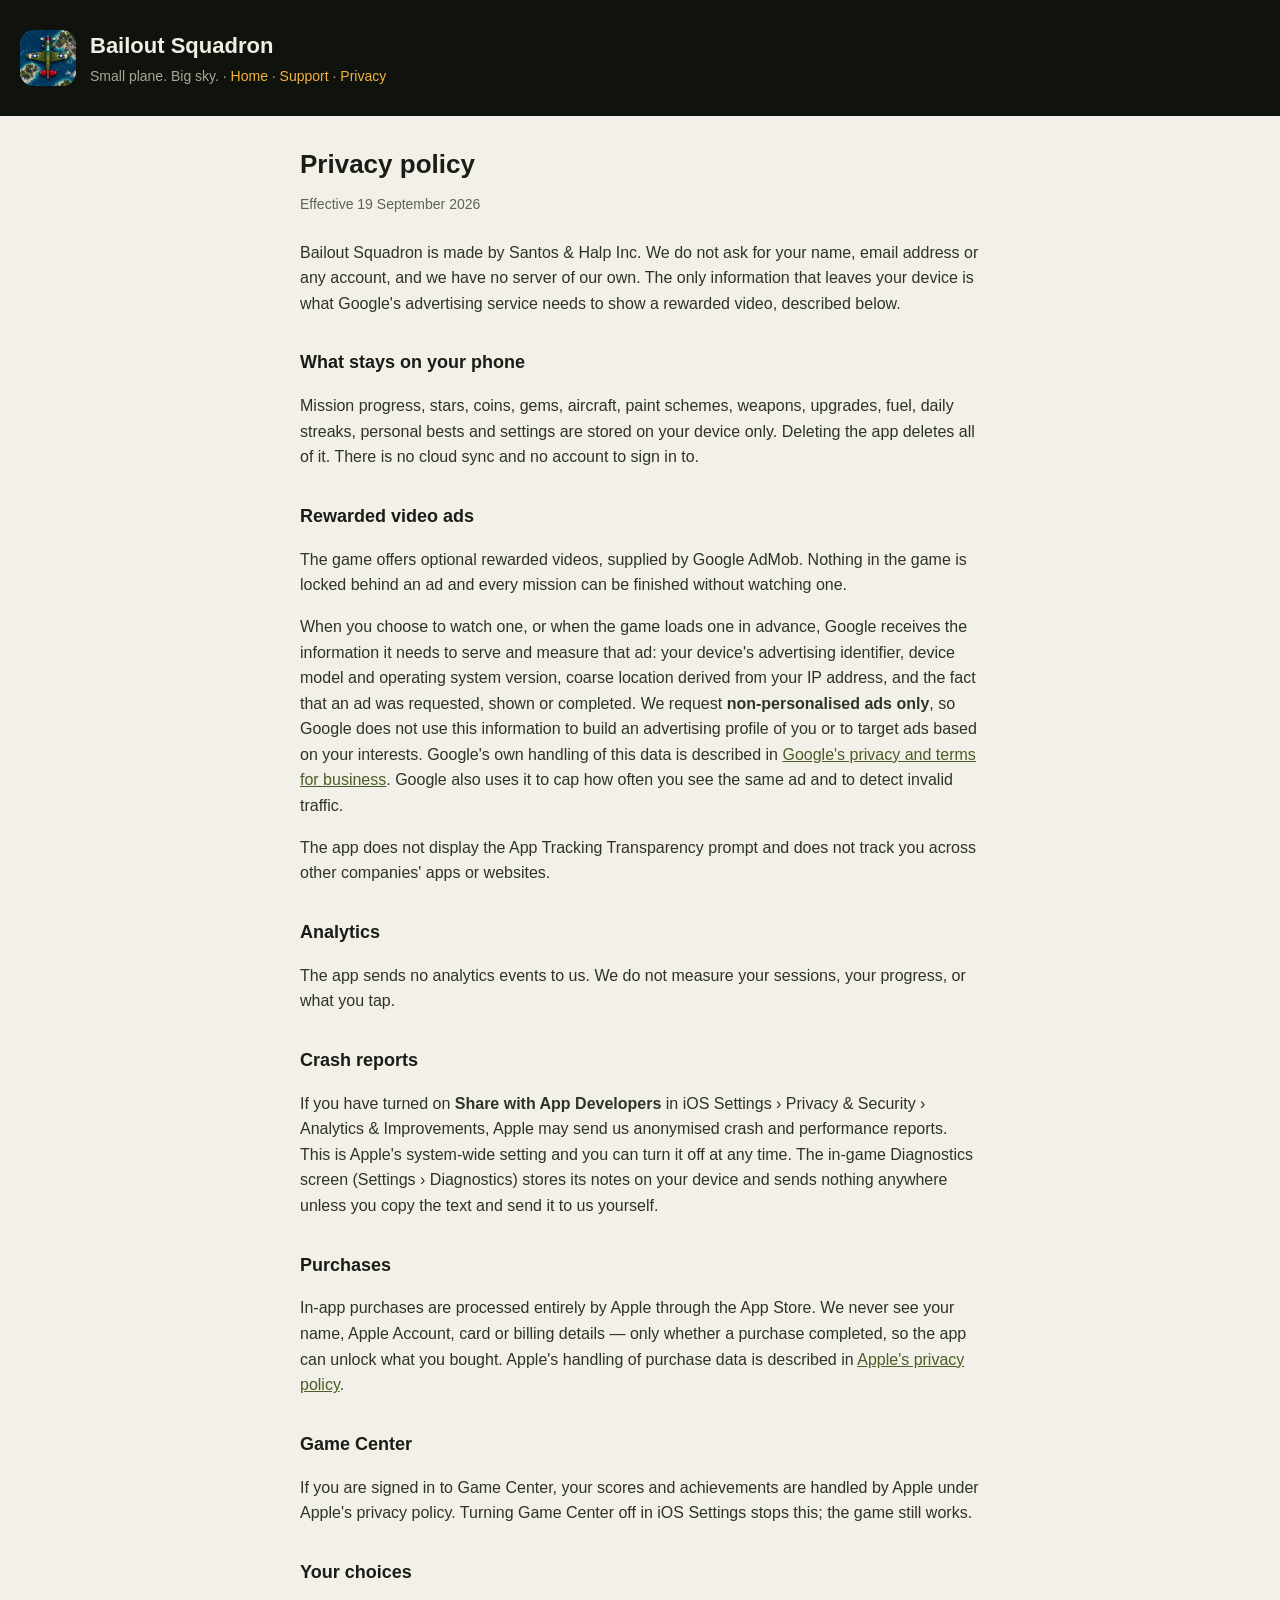
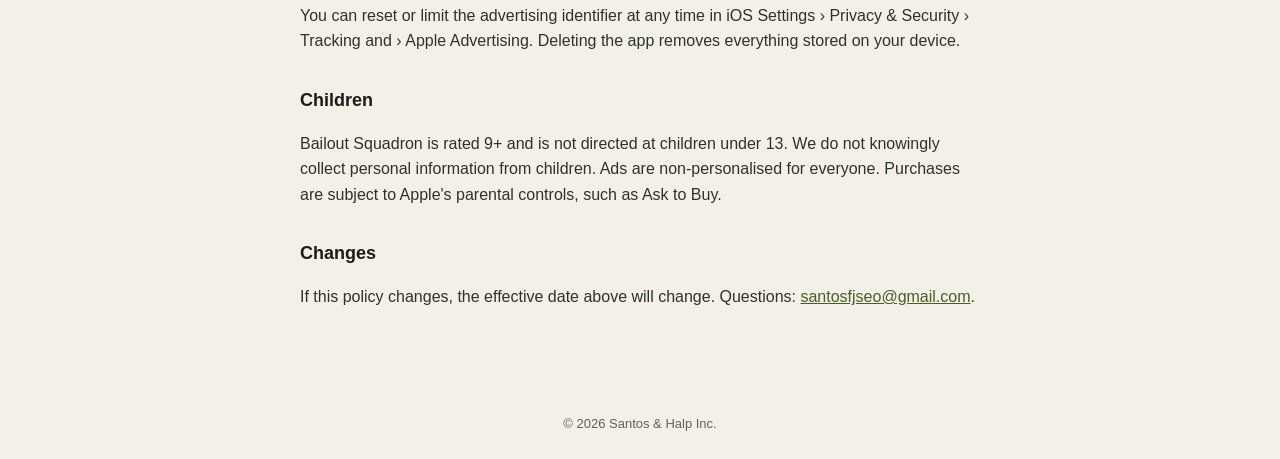
==== privacy.html @ dc87000c "Bailout Squadron support and privacy pages" ====
<!doctype html><html lang="en"><head><meta charset="utf-8"><meta name="viewport" content="width=device-width,initial-scale=1"><link rel="stylesheet" href="style.css"><link rel="icon" href="icon.png"><title>Privacy policy · Bailout Squadron</title></head><body>
<header><div class="wrap"><img src="icon.png" alt=""><div><h1>Bailout Squadron</h1><p>Small plane. Big sky. · <a href="index.html">Home</a> · <a href="support.html">Support</a> · <a href="privacy.html">Privacy</a></p></div></div></header><main><h2>Privacy policy</h2><p class="updated">Effective 19 September 2026</p>
<p>Bailout Squadron is made by Santos &amp; Halp Inc. We do not ask for your name, email address or any account, and we have no server of our own. The only information that leaves your device is what Google's advertising service needs to show a rewarded video, described below.</p>
<h3>What stays on your phone</h3>
<p>Mission progress, stars, coins, gems, aircraft, paint schemes, weapons, upgrades, fuel, daily streaks, personal bests and settings are stored on your device only. Deleting the app deletes all of it. There is no cloud sync and no account to sign in to.</p>
<h3>Rewarded video ads</h3>
<p>The game offers optional rewarded videos, supplied by Google AdMob. Nothing in the game is locked behind an ad and every mission can be finished without watching one.</p>
<p>When you choose to watch one, or when the game loads one in advance, Google receives the information it needs to serve and measure that ad: your device's advertising identifier, device model and operating system version, coarse location derived from your IP address, and the fact that an ad was requested, shown or completed. We request <strong>non-personalised ads only</strong>, so Google does not use this information to build an advertising profile of you or to target ads based on your interests. Google's own handling of this data is described in <a href="https://business.safety.google/privacy/">Google's privacy and terms for business</a>. Google also uses it to cap how often you see the same ad and to detect invalid traffic.</p>
<p>The app does not display the App Tracking Transparency prompt and does not track you across other companies' apps or websites.</p>
<h3>Analytics</h3>
<p>The app sends no analytics events to us. We do not measure your sessions, your progress, or what you tap.</p>
<h3>Crash reports</h3>
<p>If you have turned on <strong>Share with App Developers</strong> in iOS Settings &rsaquo; Privacy &amp; Security &rsaquo; Analytics &amp; Improvements, Apple may send us anonymised crash and performance reports. This is Apple's system-wide setting and you can turn it off at any time. The in-game Diagnostics screen (Settings &rsaquo; Diagnostics) stores its notes on your device and sends nothing anywhere unless you copy the text and send it to us yourself.</p>
<h3>Purchases</h3>
<p>In-app purchases are processed entirely by Apple through the App Store. We never see your name, Apple Account, card or billing details &mdash; only whether a purchase completed, so the app can unlock what you bought. Apple's handling of purchase data is described in <a href="https://www.apple.com/legal/privacy/">Apple's privacy policy</a>.</p>
<h3>Game Center</h3>
<p>If you are signed in to Game Center, your scores and achievements are handled by Apple under Apple's privacy policy. Turning Game Center off in iOS Settings stops this; the game still works.</p>
<h3>Your choices</h3>
<p>You can reset or limit the advertising identifier at any time in iOS Settings &rsaquo; Privacy &amp; Security &rsaquo; Tracking and &rsaquo; Apple Advertising. Deleting the app removes everything stored on your device.</p>
<h3>Children</h3>
<p>Bailout Squadron is rated 9+ and is not directed at children under 13. We do not knowingly collect personal information from children. Ads are non-personalised for everyone. Purchases are subject to Apple's parental controls, such as Ask to Buy.</p>
<h3>Changes</h3>
<p>If this policy changes, the effective date above will change. Questions: <a href="mailto:santosfjseo@gmail.com">santosfjseo@gmail.com</a>.</p>
</main><footer>© 2026 Santos &amp; Halp Inc.</footer></body></html>
---- style.css ----
:root{--bg:#F2F0E9;--card:#fff;--ink:#1A1D16;--dim:#5E6354;--line:#DBD8CB;--olive:#4A5D23;--sky:#F2B33D;--night:#10130D}
*{box-sizing:border-box}body{margin:0;background:var(--bg);color:var(--ink);font:16px/1.6 -apple-system,BlinkMacSystemFont,"Segoe UI",Helvetica,Arial,sans-serif}
header{background:var(--night);color:#F1EFE4;padding:28px 20px}header .wrap{display:flex;align-items:center;gap:14px}
header img{width:56px;height:56px;border-radius:14px}header h1{font-size:22px;margin:0}header p{margin:2px 0 0;color:#A5A893;font-size:14px}
header a{color:var(--sky);text-decoration:none}
main{max-width:720px;margin:0 auto;padding:28px 20px 64px}h2{font-size:26px;margin:0 0 8px}h3{font-size:18px;margin:32px 0 6px}
.updated{color:var(--dim);font-size:14px;margin:0 0 24px}p,li{color:#2E3327}table{border-collapse:collapse;width:100%;font-size:15px}
td,th{text-align:left;padding:10px 8px;border-bottom:1px solid var(--line);vertical-align:top}th{color:var(--dim);font-weight:600;font-size:13px}
a{color:var(--olive)}.card{background:var(--card);border:1px solid var(--line);border-radius:14px;padding:18px 20px;margin:16px 0}
footer{color:var(--dim);font-size:13px;text-align:center;padding:24px}
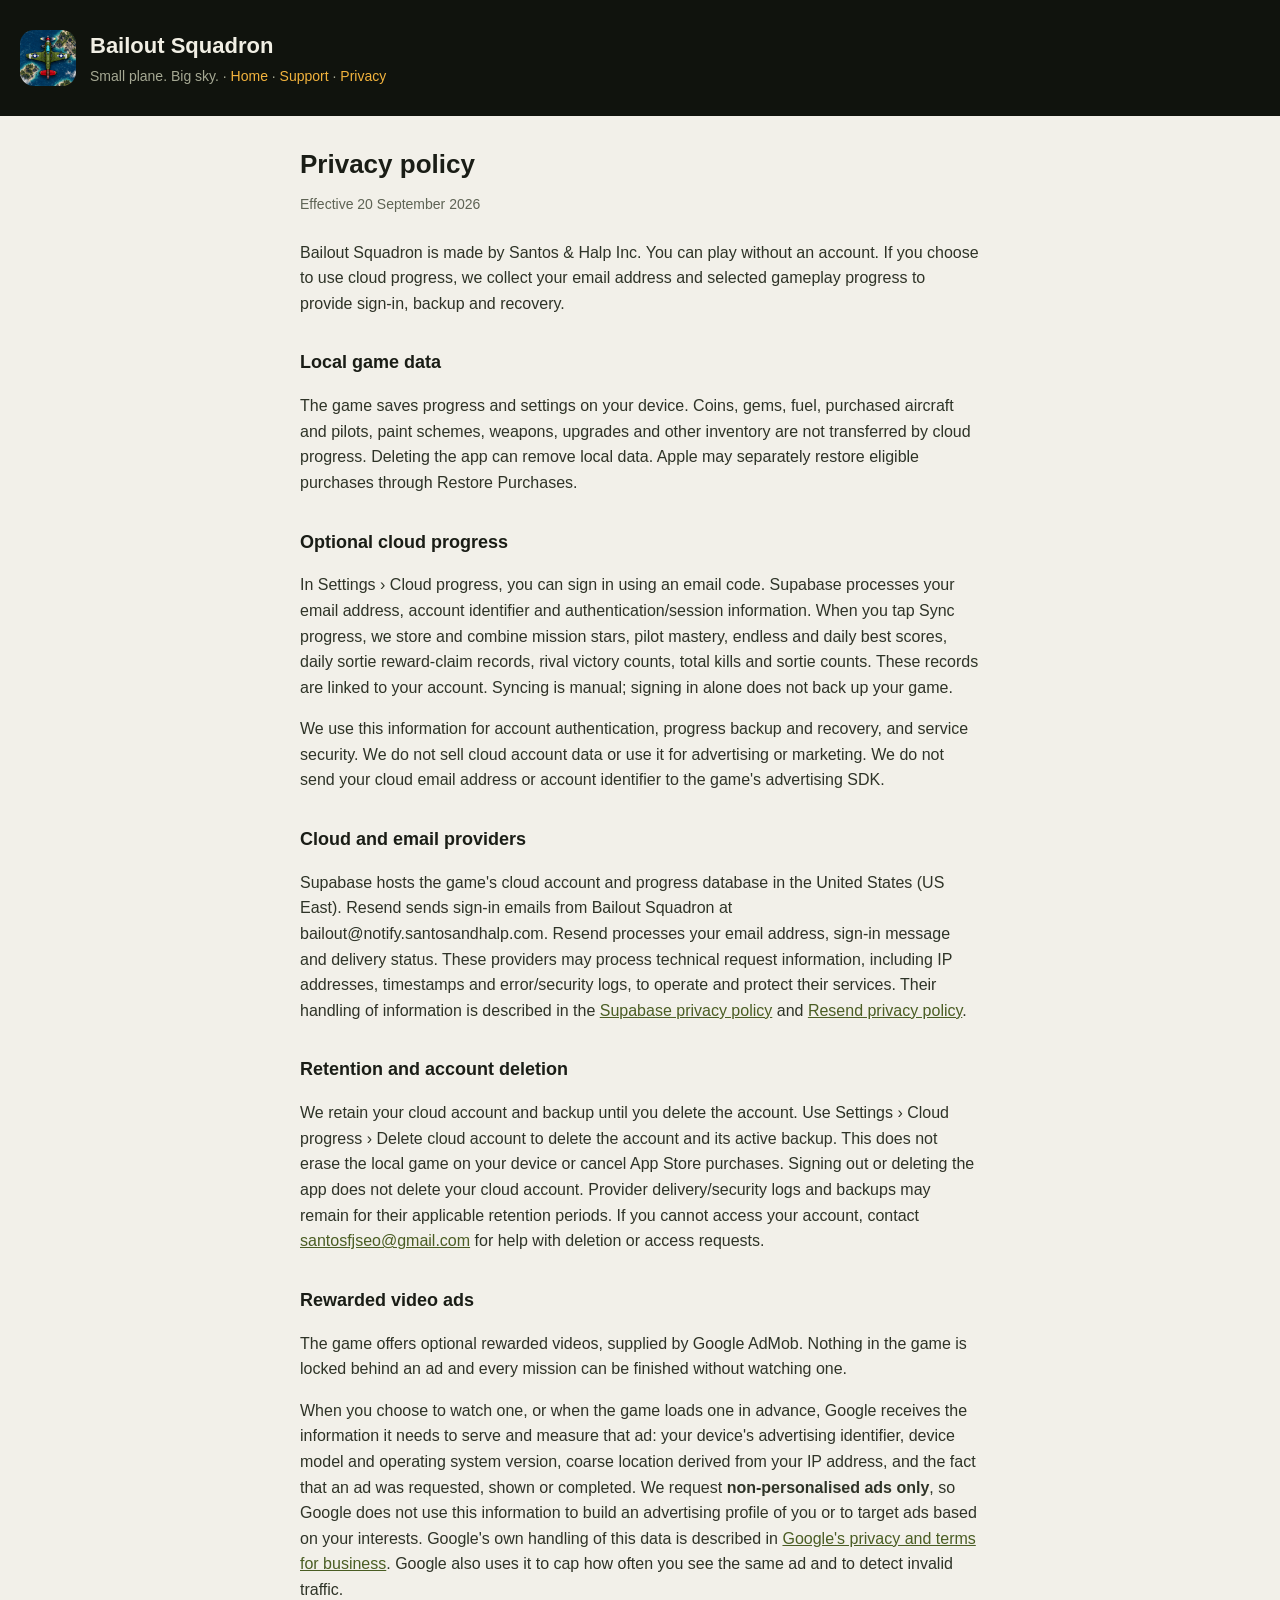
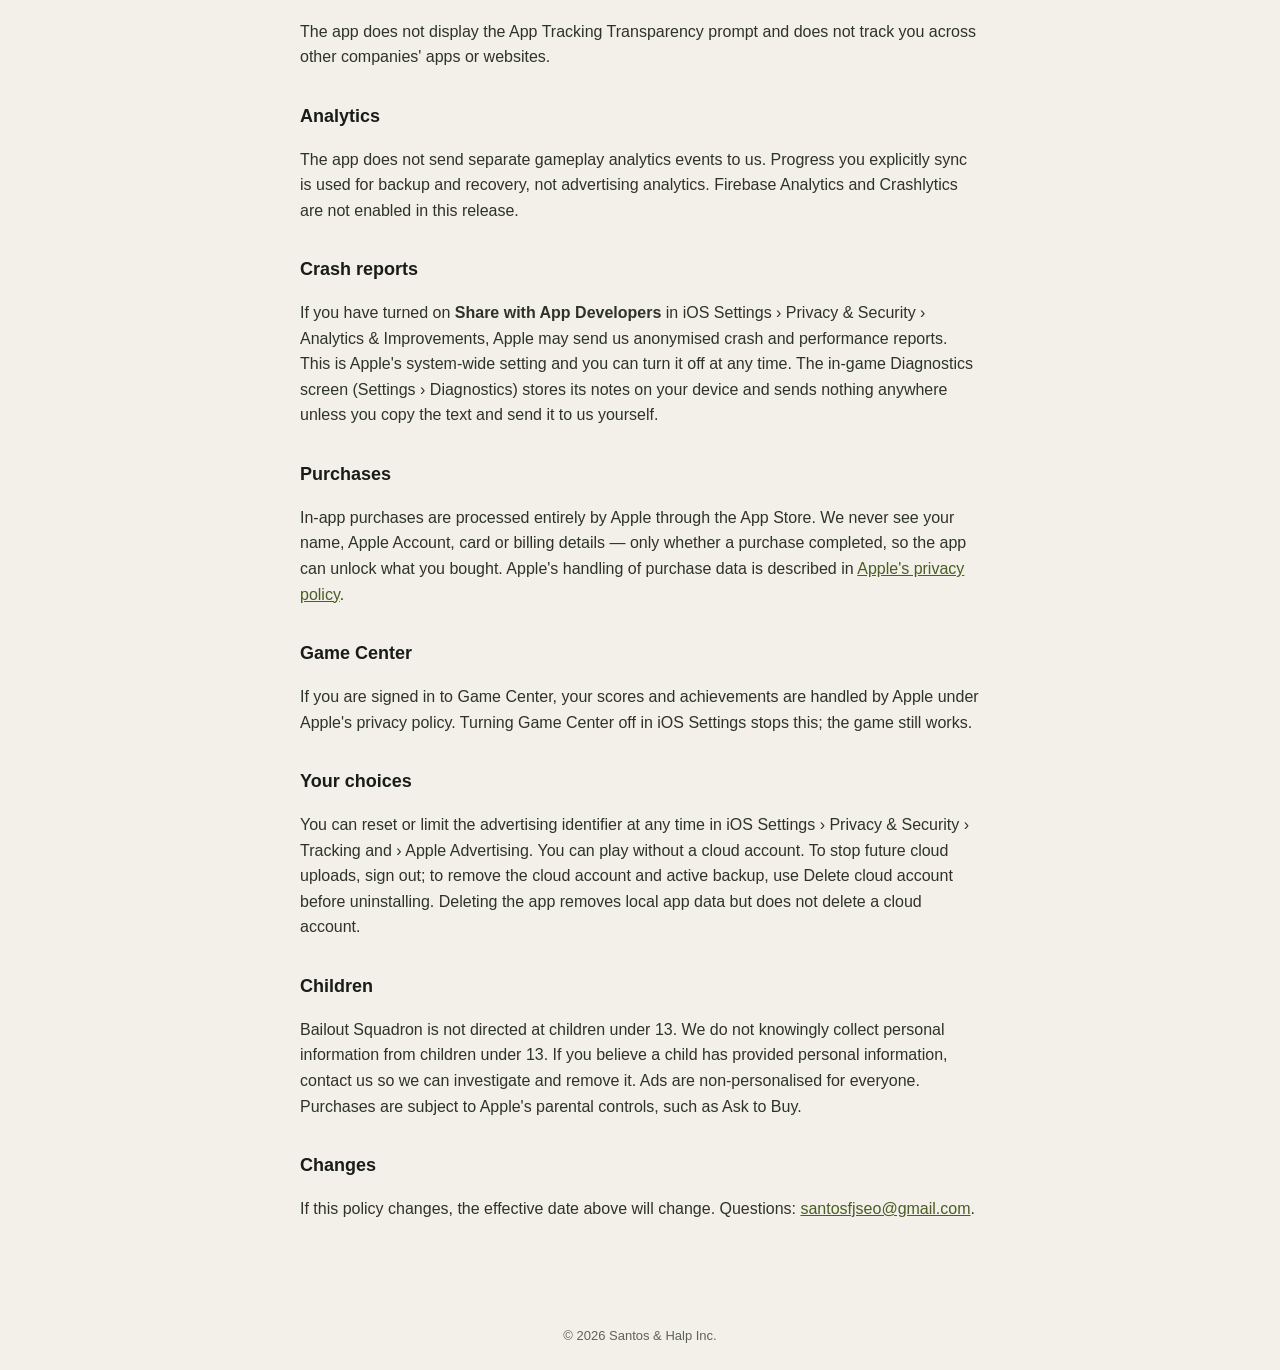
==== commit 0e44dfb8: "Explain optional cloud progress, email sign-in and account deletion" ====
--- a/privacy.html
+++ b/privacy.html
@@ -1,14 +1,21 @@
 <!doctype html><html lang="en"><head><meta charset="utf-8"><meta name="viewport" content="width=device-width,initial-scale=1"><link rel="stylesheet" href="style.css"><link rel="icon" href="icon.png"><title>Privacy policy · Bailout Squadron</title></head><body>
-<header><div class="wrap"><img src="icon.png" alt=""><div><h1>Bailout Squadron</h1><p>Small plane. Big sky. · <a href="index.html">Home</a> · <a href="support.html">Support</a> · <a href="privacy.html">Privacy</a></p></div></div></header><main><h2>Privacy policy</h2><p class="updated">Effective 19 September 2026</p>
-<p>Bailout Squadron is made by Santos &amp; Halp Inc. We do not ask for your name, email address or any account, and we have no server of our own. The only information that leaves your device is what Google's advertising service needs to show a rewarded video, described below.</p>
-<h3>What stays on your phone</h3>
-<p>Mission progress, stars, coins, gems, aircraft, paint schemes, weapons, upgrades, fuel, daily streaks, personal bests and settings are stored on your device only. Deleting the app deletes all of it. There is no cloud sync and no account to sign in to.</p>
+<header><div class="wrap"><img src="icon.png" alt=""><div><h1>Bailout Squadron</h1><p>Small plane. Big sky. · <a href="index.html">Home</a> · <a href="support.html">Support</a> · <a href="privacy.html">Privacy</a></p></div></div></header><main><h2>Privacy policy</h2><p class="updated">Effective 20 September 2026</p>
+<p>Bailout Squadron is made by Santos &amp; Halp Inc. You can play without an account. If you choose to use cloud progress, we collect your email address and selected gameplay progress to provide sign-in, backup and recovery.</p>
+<h3>Local game data</h3>
+<p>The game saves progress and settings on your device. Coins, gems, fuel, purchased aircraft and pilots, paint schemes, weapons, upgrades and other inventory are not transferred by cloud progress. Deleting the app can remove local data. Apple may separately restore eligible purchases through Restore Purchases.</p>
+<h3>Optional cloud progress</h3>
+<p>In Settings &rsaquo; Cloud progress, you can sign in using an email code. Supabase processes your email address, account identifier and authentication/session information. When you tap Sync progress, we store and combine mission stars, pilot mastery, endless and daily best scores, daily sortie reward-claim records, rival victory counts, total kills and sortie counts. These records are linked to your account. Syncing is manual; signing in alone does not back up your game.</p>
+<p>We use this information for account authentication, progress backup and recovery, and service security. We do not sell cloud account data or use it for advertising or marketing. We do not send your cloud email address or account identifier to the game's advertising SDK.</p>
+<h3>Cloud and email providers</h3>
+<p>Supabase hosts the game's cloud account and progress database in the United States (US East). Resend sends sign-in emails from Bailout Squadron at bailout@notify.santosandhalp.com. Resend processes your email address, sign-in message and delivery status. These providers may process technical request information, including IP addresses, timestamps and error/security logs, to operate and protect their services. Their handling of information is described in the <a href="https://supabase.com/privacy">Supabase privacy policy</a> and <a href="https://resend.com/legal/privacy-policy">Resend privacy policy</a>.</p>
+<h3>Retention and account deletion</h3>
+<p>We retain your cloud account and backup until you delete the account. Use Settings &rsaquo; Cloud progress &rsaquo; Delete cloud account to delete the account and its active backup. This does not erase the local game on your device or cancel App Store purchases. Signing out or deleting the app does not delete your cloud account. Provider delivery/security logs and backups may remain for their applicable retention periods. If you cannot access your account, contact <a href="mailto:santosfjseo@gmail.com">santosfjseo@gmail.com</a> for help with deletion or access requests.</p>
 <h3>Rewarded video ads</h3>
 <p>The game offers optional rewarded videos, supplied by Google AdMob. Nothing in the game is locked behind an ad and every mission can be finished without watching one.</p>
 <p>When you choose to watch one, or when the game loads one in advance, Google receives the information it needs to serve and measure that ad: your device's advertising identifier, device model and operating system version, coarse location derived from your IP address, and the fact that an ad was requested, shown or completed. We request <strong>non-personalised ads only</strong>, so Google does not use this information to build an advertising profile of you or to target ads based on your interests. Google's own handling of this data is described in <a href="https://business.safety.google/privacy/">Google's privacy and terms for business</a>. Google also uses it to cap how often you see the same ad and to detect invalid traffic.</p>
 <p>The app does not display the App Tracking Transparency prompt and does not track you across other companies' apps or websites.</p>
 <h3>Analytics</h3>
-<p>The app sends no analytics events to us. We do not measure your sessions, your progress, or what you tap.</p>
+<p>The app does not send separate gameplay analytics events to us. Progress you explicitly sync is used for backup and recovery, not advertising analytics. Firebase Analytics and Crashlytics are not enabled in this release.</p>
 <h3>Crash reports</h3>
 <p>If you have turned on <strong>Share with App Developers</strong> in iOS Settings &rsaquo; Privacy &amp; Security &rsaquo; Analytics &amp; Improvements, Apple may send us anonymised crash and performance reports. This is Apple's system-wide setting and you can turn it off at any time. The in-game Diagnostics screen (Settings &rsaquo; Diagnostics) stores its notes on your device and sends nothing anywhere unless you copy the text and send it to us yourself.</p>
 <h3>Purchases</h3>
@@ -16,9 +23,9 @@
 <h3>Game Center</h3>
 <p>If you are signed in to Game Center, your scores and achievements are handled by Apple under Apple's privacy policy. Turning Game Center off in iOS Settings stops this; the game still works.</p>
 <h3>Your choices</h3>
-<p>You can reset or limit the advertising identifier at any time in iOS Settings &rsaquo; Privacy &amp; Security &rsaquo; Tracking and &rsaquo; Apple Advertising. Deleting the app removes everything stored on your device.</p>
+<p>You can reset or limit the advertising identifier at any time in iOS Settings &rsaquo; Privacy &amp; Security &rsaquo; Tracking and &rsaquo; Apple Advertising. You can play without a cloud account. To stop future cloud uploads, sign out; to remove the cloud account and active backup, use Delete cloud account before uninstalling. Deleting the app removes local app data but does not delete a cloud account.</p>
 <h3>Children</h3>
-<p>Bailout Squadron is rated 9+ and is not directed at children under 13. We do not knowingly collect personal information from children. Ads are non-personalised for everyone. Purchases are subject to Apple's parental controls, such as Ask to Buy.</p>
+<p>Bailout Squadron is not directed at children under 13. We do not knowingly collect personal information from children under 13. If you believe a child has provided personal information, contact us so we can investigate and remove it. Ads are non-personalised for everyone. Purchases are subject to Apple's parental controls, such as Ask to Buy.</p>
 <h3>Changes</h3>
 <p>If this policy changes, the effective date above will change. Questions: <a href="mailto:santosfjseo@gmail.com">santosfjseo@gmail.com</a>.</p>
 </main><footer>© 2026 Santos &amp; Halp Inc.</footer></body></html>
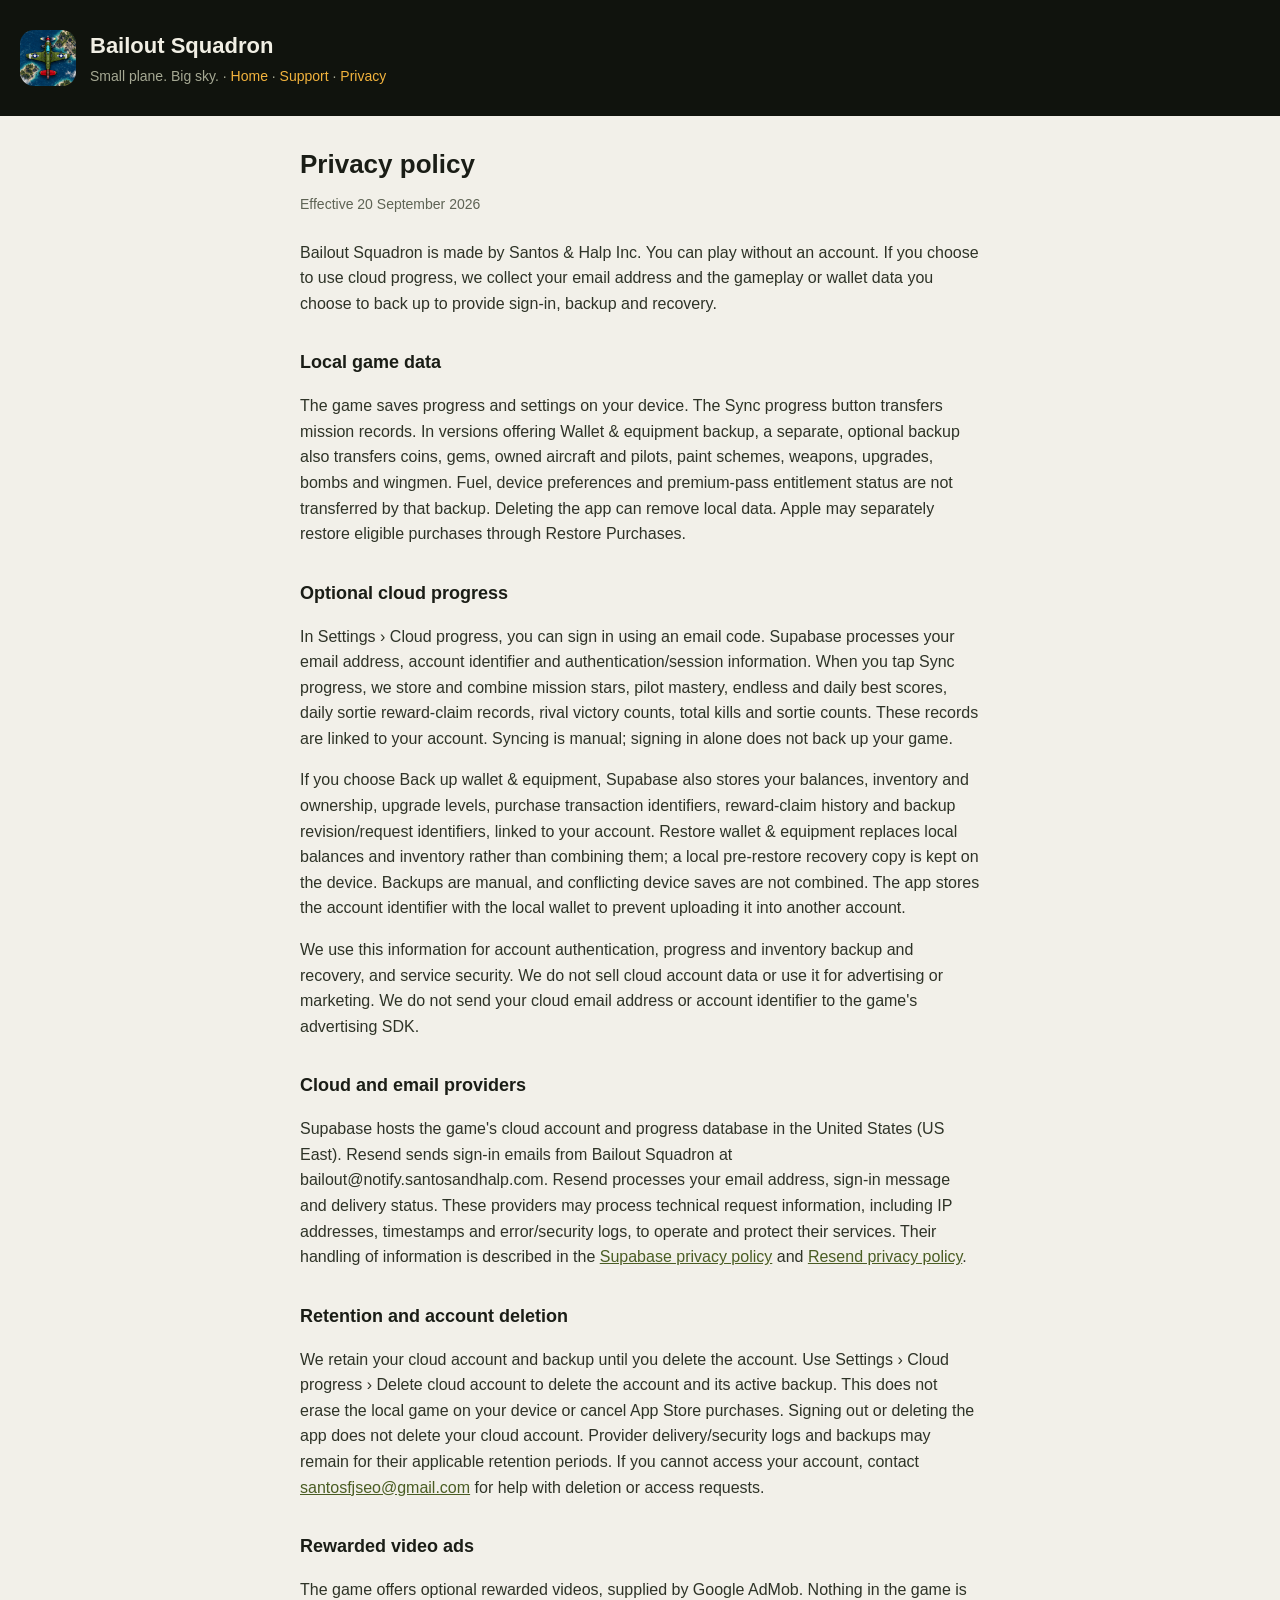
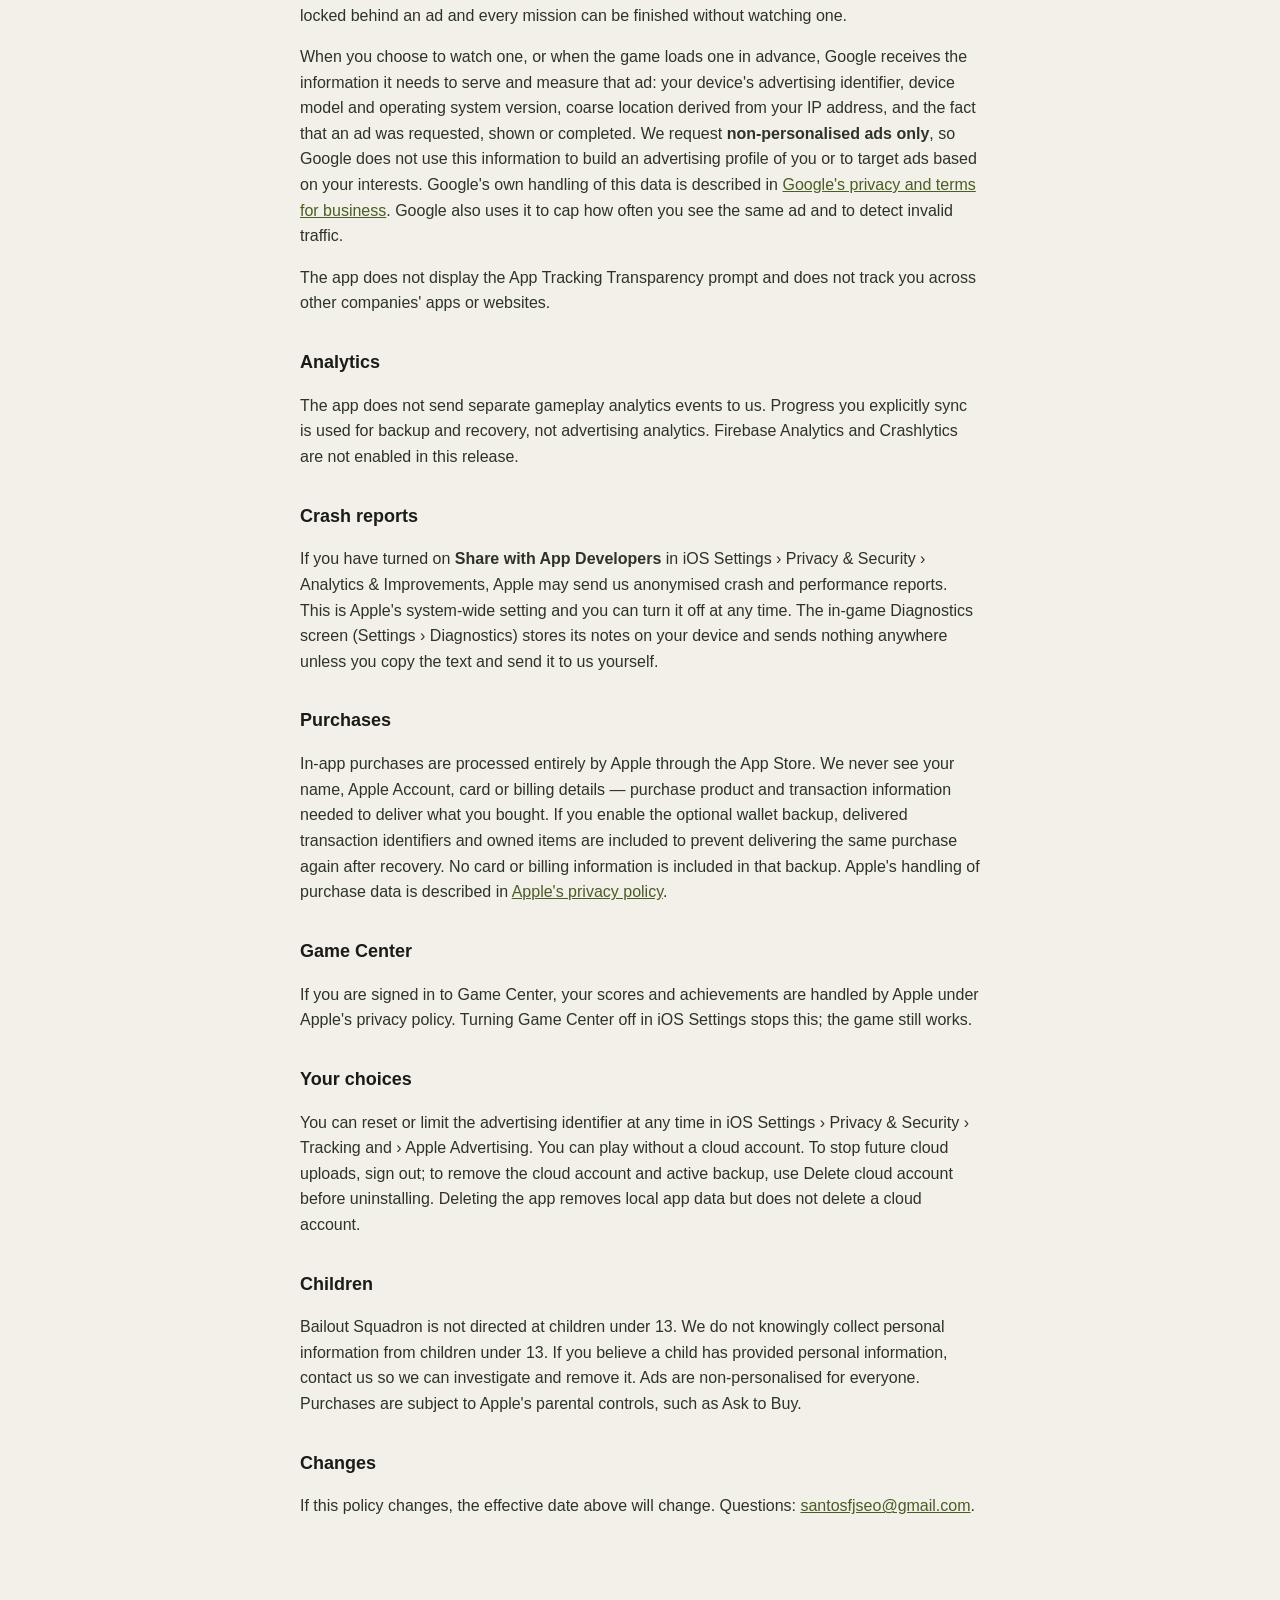
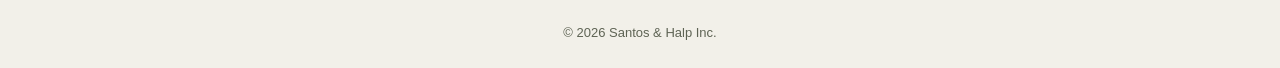
==== commit 73d4418d: "Document optional wallet and equipment recovery backups" ====
--- a/privacy.html
+++ b/privacy.html
@@ -1,11 +1,12 @@
 <!doctype html><html lang="en"><head><meta charset="utf-8"><meta name="viewport" content="width=device-width,initial-scale=1"><link rel="stylesheet" href="style.css"><link rel="icon" href="icon.png"><title>Privacy policy · Bailout Squadron</title></head><body>
 <header><div class="wrap"><img src="icon.png" alt=""><div><h1>Bailout Squadron</h1><p>Small plane. Big sky. · <a href="index.html">Home</a> · <a href="support.html">Support</a> · <a href="privacy.html">Privacy</a></p></div></div></header><main><h2>Privacy policy</h2><p class="updated">Effective 20 September 2026</p>
-<p>Bailout Squadron is made by Santos &amp; Halp Inc. You can play without an account. If you choose to use cloud progress, we collect your email address and selected gameplay progress to provide sign-in, backup and recovery.</p>
+<p>Bailout Squadron is made by Santos &amp; Halp Inc. You can play without an account. If you choose to use cloud progress, we collect your email address and the gameplay or wallet data you choose to back up to provide sign-in, backup and recovery.</p>
 <h3>Local game data</h3>
-<p>The game saves progress and settings on your device. Coins, gems, fuel, purchased aircraft and pilots, paint schemes, weapons, upgrades and other inventory are not transferred by cloud progress. Deleting the app can remove local data. Apple may separately restore eligible purchases through Restore Purchases.</p>
+<p>The game saves progress and settings on your device. The Sync progress button transfers mission records. In versions offering Wallet &amp; equipment backup, a separate, optional backup also transfers coins, gems, owned aircraft and pilots, paint schemes, weapons, upgrades, bombs and wingmen. Fuel, device preferences and premium-pass entitlement status are not transferred by that backup. Deleting the app can remove local data. Apple may separately restore eligible purchases through Restore Purchases.</p>
 <h3>Optional cloud progress</h3>
 <p>In Settings &rsaquo; Cloud progress, you can sign in using an email code. Supabase processes your email address, account identifier and authentication/session information. When you tap Sync progress, we store and combine mission stars, pilot mastery, endless and daily best scores, daily sortie reward-claim records, rival victory counts, total kills and sortie counts. These records are linked to your account. Syncing is manual; signing in alone does not back up your game.</p>
-<p>We use this information for account authentication, progress backup and recovery, and service security. We do not sell cloud account data or use it for advertising or marketing. We do not send your cloud email address or account identifier to the game's advertising SDK.</p>
+<p>If you choose Back up wallet &amp; equipment, Supabase also stores your balances, inventory and ownership, upgrade levels, purchase transaction identifiers, reward-claim history and backup revision/request identifiers, linked to your account. Restore wallet &amp; equipment replaces local balances and inventory rather than combining them; a local pre-restore recovery copy is kept on the device. Backups are manual, and conflicting device saves are not combined. The app stores the account identifier with the local wallet to prevent uploading it into another account.</p>
+<p>We use this information for account authentication, progress and inventory backup and recovery, and service security. We do not sell cloud account data or use it for advertising or marketing. We do not send your cloud email address or account identifier to the game's advertising SDK.</p>
 <h3>Cloud and email providers</h3>
 <p>Supabase hosts the game's cloud account and progress database in the United States (US East). Resend sends sign-in emails from Bailout Squadron at bailout@notify.santosandhalp.com. Resend processes your email address, sign-in message and delivery status. These providers may process technical request information, including IP addresses, timestamps and error/security logs, to operate and protect their services. Their handling of information is described in the <a href="https://supabase.com/privacy">Supabase privacy policy</a> and <a href="https://resend.com/legal/privacy-policy">Resend privacy policy</a>.</p>
 <h3>Retention and account deletion</h3>
@@ -19,7 +20,7 @@
 <h3>Crash reports</h3>
 <p>If you have turned on <strong>Share with App Developers</strong> in iOS Settings &rsaquo; Privacy &amp; Security &rsaquo; Analytics &amp; Improvements, Apple may send us anonymised crash and performance reports. This is Apple's system-wide setting and you can turn it off at any time. The in-game Diagnostics screen (Settings &rsaquo; Diagnostics) stores its notes on your device and sends nothing anywhere unless you copy the text and send it to us yourself.</p>
 <h3>Purchases</h3>
-<p>In-app purchases are processed entirely by Apple through the App Store. We never see your name, Apple Account, card or billing details &mdash; only whether a purchase completed, so the app can unlock what you bought. Apple's handling of purchase data is described in <a href="https://www.apple.com/legal/privacy/">Apple's privacy policy</a>.</p>
+<p>In-app purchases are processed entirely by Apple through the App Store. We never see your name, Apple Account, card or billing details &mdash; purchase product and transaction information needed to deliver what you bought. If you enable the optional wallet backup, delivered transaction identifiers and owned items are included to prevent delivering the same purchase again after recovery. No card or billing information is included in that backup. Apple's handling of purchase data is described in <a href="https://www.apple.com/legal/privacy/">Apple's privacy policy</a>.</p>
 <h3>Game Center</h3>
 <p>If you are signed in to Game Center, your scores and achievements are handled by Apple under Apple's privacy policy. Turning Game Center off in iOS Settings stops this; the game still works.</p>
 <h3>Your choices</h3>
